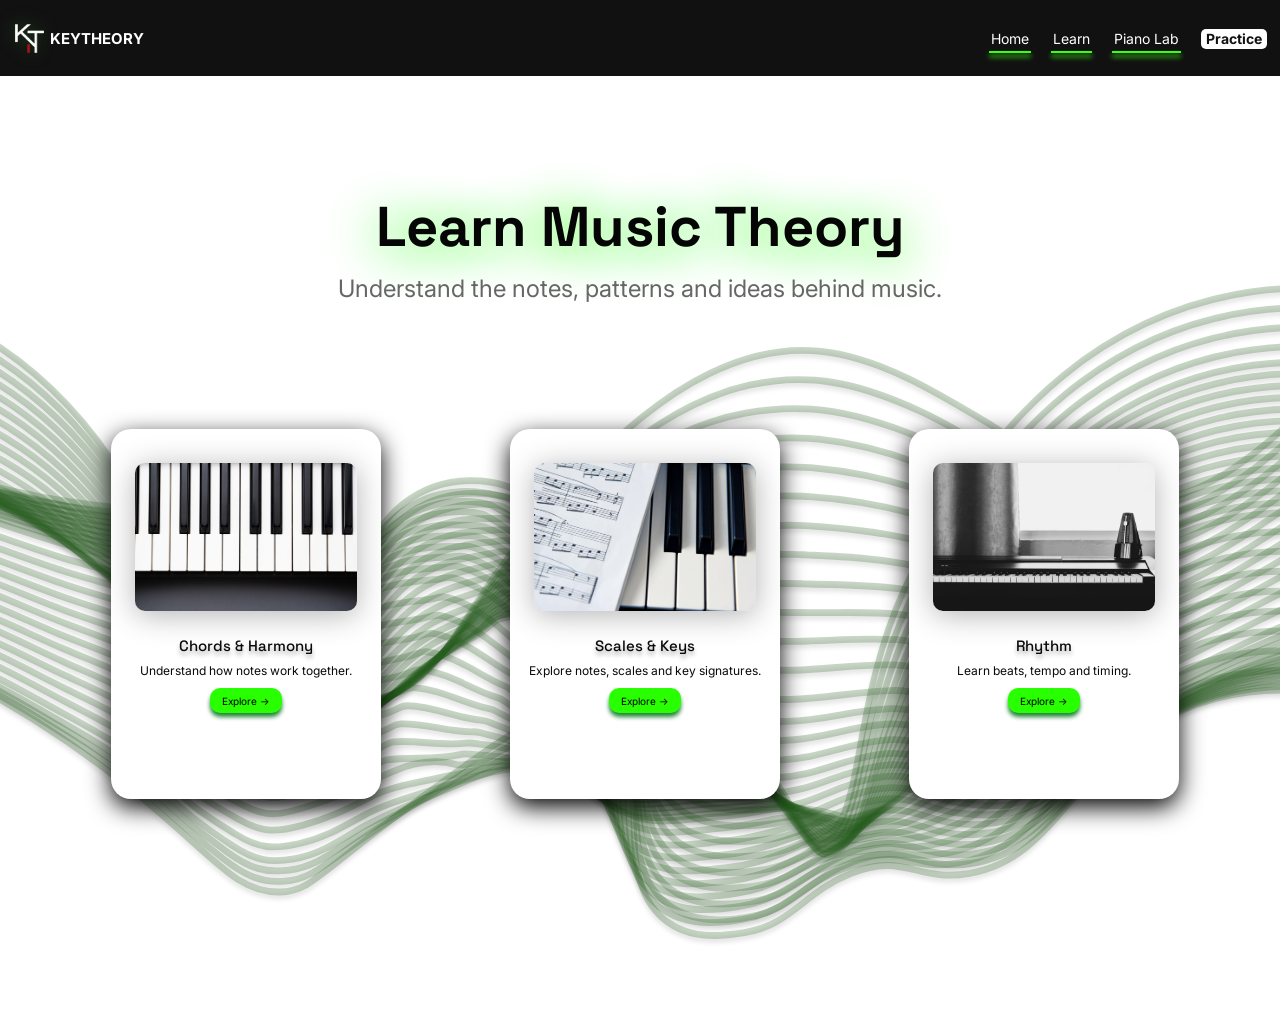
==== learn.html @ 9dedfa37 "keytheory" ====
<!doctype html>
<html lang="en">
  <head>
    <meta charset="utf-8" />
    <meta name="viewport" content="width=device-width, initial-scale=1" />
    <meta name="theme-color" content="#111111" />
    <title>Learn Music Theory | KeyTheory</title>
    <link rel="preconnect" href="https://fonts.googleapis.com" />
    <link rel="preconnect" href="https://fonts.gstatic.com" crossorigin />
    <link
      href="https://fonts.googleapis.com/css2?family=Inter:wght@400;700&family=Space+Grotesk:wght@500;700&display=swap"
      rel="stylesheet"
    />
    <link rel="stylesheet" href="style.css" />
    <script src="script.js" defer></script>
  </head>
  <body class="learn-page">
    <header class="site-header">
      <a class="brand" href="index.html#home" aria-label="KeyTheory home">
        <img class="brand-mark" src="assets/kt-logo.png" alt="" />
        <span>KEYTHEORY</span>
      </a>

      <nav class="main-nav" aria-label="Main navigation">
        <a class="nav-link" href="index.html#home">Home</a>
        <a class="nav-link is-current" href="learn.html" aria-current="page">Learn</a>
        <a class="nav-link" href="#piano-lab">Piano Lab</a>
        <a class="practice-link" href="#practice">Practice</a>
      </nav>
    </header>

    <main id="learn" class="learn-main">
      <img class="learn-wave" src="assets/green-wave.svg" alt="" />

      <header class="learn-intro">
        <h1>Learn Music Theory</h1>
        <p>Understand the notes, patterns and ideas behind music.</p>
      </header>

      <section class="topic-grid" aria-label="Music theory topics">
        <article class="topic-card">
          <img class="topic-image" src="assets/chords-piano.png" alt="Piano keyboard" />
          <h2>Chords &amp; Harmony</h2>
          <p>Understand how notes work together.</p>
          <a class="explore-link" href="#learn" aria-label="Explore Chords and Harmony">Explore <span aria-hidden="true">→</span></a>
        </article>

        <article class="topic-card">
          <img class="topic-image" src="assets/scales-piano.png" alt="Sheet music beside piano keys" />
          <h2>Scales &amp; Keys</h2>
          <p>Explore notes, scales and key signatures.</p>
          <a class="explore-link" href="#learn" aria-label="Explore Scales and Keys">Explore <span aria-hidden="true">→</span></a>
        </article>

        <article class="topic-card">
          <img class="topic-image" src="assets/rhythm-piano.png" alt="Piano and metronome" />
          <h2>Rhythm</h2>
          <p>Learn beats, tempo and timing.</p>
          <a class="explore-link" href="#learn" aria-label="Explore Rhythm">Explore <span aria-hidden="true">→</span></a>
        </article>
      </section>
    </main>
  </body>
</html>
---- style.css ----
:root {
  color-scheme: light;
  font-family: "Inter", sans-serif;
  font-synthesis: none;
  text-rendering: optimizeLegibility;
  -webkit-font-smoothing: antialiased;
  -moz-osx-font-smoothing: grayscale;
  --black: #111111;
  --green: #39ff14;
  --deep-green: #218739;
}

* {
  box-sizing: border-box;
}

html {
  min-width: 320px;
  scroll-behavior: smooth;
}

body {
  min-width: 320px;
  min-height: 100vh;
  margin: 0;
  color: #0a0a0a;
}

.site-header {
  position: relative;
  z-index: 2;
  display: flex;
  align-items: center;
  justify-content: space-between;
  height: 76px;
  padding: 0 13px;
  background: var(--black);
  color: #fff;
}

.brand {
  display: inline-flex;
  align-items: center;
  gap: 4px;
  color: inherit;
  font-size: 15px;
  font-weight: 700;
  text-decoration: none;
  white-space: nowrap;
}

.brand-mark {
  display: block;
  width: 33px;
  height: 33px;
  object-fit: cover;
  filter: drop-shadow(-1px -1px 8px rgba(34, 97, 31, 0.7));
}

.main-nav {
  display: flex;
  align-items: center;
  gap: 20px;
  height: 100%;
  padding-top: 1px;
}

.nav-link,
.practice-link {
  color: #fff;
  font-size: 14px;
  line-height: 1;
  text-decoration: none;
  white-space: nowrap;
}

.nav-link {
  position: relative;
  display: flex;
  align-items: center;
  height: 100%;
  padding: 0 2px;
}

.nav-link::after {
  position: absolute;
  right: 0;
  bottom: 23px;
  left: 0;
  height: 2px;
  background: var(--green);
  box-shadow: 0 4px 5px var(--green);
  content: "";
  transform: scaleX(0);
  transform-origin: left;
  transition: transform 160ms ease;
}

.nav-link:hover::after,
.nav-link:focus-visible::after,
.nav-link.is-current::after {
  transform: scaleX(1);
}

.practice-link {
  padding: 3px 5px;
  border-radius: 5px;
  background: #fff;
  color: #111;
  font-weight: 700;
}

.hero {
  position: relative;
  display: grid;
  min-height: 680px;
  height: calc(100svh - 76px);
  place-items: center;
  overflow: hidden;
  background-color: #f7f8f4;
  background-image: url("assets/hero.png");
  background-position: center;
  background-size: cover;
}

.learn-page {
  overflow-x: hidden;
}

.learn-page .site-header {
  overflow: visible;
}

.learn-main {
  position: relative;
  min-height: 948px;
  overflow: hidden;
  background: #fff;
  isolation: isolate;
}

.learn-wave {
  position: absolute;
  z-index: -1;
  top: 22%;
  left: -3%;
  display: block;
  width: 106%;
  height: 69%;
  object-fit: fill;
  filter: drop-shadow(0 4px 2px rgba(0, 0, 0, 0.38));
  pointer-events: none;
  animation: wave-arrive 900ms ease-out both;
}

.learn-intro {
  position: relative;
  z-index: 1;
  padding: 117px 24px 0;
  text-align: center;
}

.learn-intro h1 {
  margin: 0;
  color: #050505;
  font-family: "Space Grotesk", sans-serif;
  font-size: 56px;
  font-weight: 700;
  line-height: 1.2;
  text-shadow: 0 4px 49px #28ff00;
  animation: text-arrive 650ms cubic-bezier(0.2, 0.75, 0.3, 1) both;
}

.learn-intro p {
  margin: 12px 0 0;
  color: #666;
  font-size: 24px;
  font-weight: 400;
  line-height: 1.4;
  animation: text-arrive 650ms 100ms cubic-bezier(0.2, 0.75, 0.3, 1) both;
}

.topic-grid {
  position: relative;
  z-index: 1;
  display: grid;
  width: min(1068px, calc(100% - 48px));
  grid-template-columns: repeat(3, minmax(0, 270px));
  justify-content: space-between;
  gap: 36px;
  margin: 123px auto 0;
  transform: translateX(5px);
}

.topic-card {
  display: flex;
  min-height: 370px;
  flex-direction: column;
  align-items: center;
  padding: 33px 17px 24px;
  border: 1px solid rgba(255, 255, 255, 0.3);
  border-radius: 20px;
  background: #fff;
  box-shadow: 0 8px 24px #000;
  -webkit-backdrop-filter: blur(12px);
  backdrop-filter: blur(12px);
  text-align: center;
  animation: text-arrive 650ms cubic-bezier(0.2, 0.75, 0.3, 1) both;
  transition: transform 180ms ease, box-shadow 180ms ease;
}

.topic-card:nth-child(2) {
  animation-delay: 120ms;
}

.topic-card:nth-child(3) {
  animation-delay: 240ms;
}

.topic-card:hover {
  transform: translateY(-5px);
  box-shadow: 0 14px 28px rgba(0, 0, 0, 0.28);
}

.topic-image {
  display: block;
  width: 222px;
  max-width: 100%;
  height: 148px;
  flex: 0 0 auto;
  border-radius: 10px;
  box-shadow: 0 4px 30px rgba(0, 0, 0, 0.3);
  object-fit: cover;
  transition: transform 220ms ease;
}

.topic-card:hover .topic-image {
  transform: scale(1.025);
}

.topic-card h2 {
  margin: 25px 0 0;
  font-family: "Space Grotesk", sans-serif;
  font-size: 15px;
  font-weight: 500;
  line-height: 1.3;
  text-shadow: 0 4px 4px rgba(0, 0, 0, 0.3);
}

.topic-card p {
  margin: 8px 0 0;
  font-size: 12px;
  line-height: 1.4;
}

.explore-link {
  display: inline-flex;
  min-width: 72px;
  min-height: 25px;
  align-items: center;
  justify-content: center;
  gap: 3px;
  margin-top: 8px;
  padding: 0 8px;
  border-radius: 10px;
  background: #28ff00;
  box-shadow: 0 4px 4px #218739;
  color: #000;
  font-size: 10px;
  line-height: 1;
  text-decoration: none;
  transition: filter 160ms ease, transform 160ms ease;
}

.explore-link:hover {
  filter: brightness(1.06);
  transform: translateY(-2px);
}

.learn-page .nav-link::after {
  transform: scaleX(1);
}

@media (max-width: 900px) {
  .learn-main {
    min-height: calc(100svh - 64px);
    padding-bottom: 64px;
  }

  .learn-intro {
    padding-top: 88px;
  }

  .learn-intro h1 {
    font-size: clamp(40px, 7vw, 56px);
  }

  .learn-intro p {
    font-size: 20px;
  }

  .topic-grid {
    width: min(576px, calc(100% - 40px));
    grid-template-columns: minmax(0, 1fr);
    justify-items: center;
    gap: 28px;
    margin-top: 72px;
    transform: none;
  }

  .topic-card {
    width: min(100%, 370px);
  }

  .learn-wave {
    top: 220px;
    height: 70%;
  }
}

@media (max-width: 440px) {
  .learn-intro {
    padding: 72px 16px 0;
  }

  .learn-intro h1 {
    font-size: 38px;
  }

  .learn-intro p {
    font-size: 16px;
  }

  .topic-grid {
    width: calc(100% - 32px);
    margin-top: 56px;
  }
}

.hero-panel {
  position: relative;
  z-index: 1;
  display: flex;
  width: min(725px, calc(100% - 40px));
  min-height: 338px;
  flex-direction: column;
  align-items: center;
  justify-content: flex-start;
  padding: 30px 24px 28px;
  border: 1px solid rgba(255, 255, 255, 0.3);
  border-radius: 20px;
  background: rgba(255, 255, 255, 0.75);
  box-shadow: 0 8px 24px rgba(0, 0, 0, 0.25);
  -webkit-backdrop-filter: blur(12px);
  backdrop-filter: blur(12px);
  text-align: center;
  transform: translateY(-54px);
  animation: hero-arrive 750ms cubic-bezier(0.2, 0.75, 0.3, 1) both;
}

.eyebrow {
  margin: 0 0 12px;
  color: var(--deep-green);
  font-size: 18px;
  font-weight: 400;
  line-height: 28px;
  animation: text-arrive 600ms 100ms cubic-bezier(0.2, 0.75, 0.3, 1) both;
}

.hero-panel h1 {
  width: min(390px, 100%);
  margin: 0;
  font-family: "Space Grotesk", sans-serif;
  font-size: 56px;
  font-weight: 700;
  line-height: 1.16;
  text-shadow: 0 4px 24.8px rgba(0, 0, 0, 0.35);
  animation: text-arrive 600ms 180ms cubic-bezier(0.2, 0.75, 0.3, 1) both;
}

.hero-description {
  width: min(699px, calc(100% + 48px));
  margin: 12px 0 16px;
  color: #666;
  font-size: 18px;
  font-weight: 400;
  line-height: 28px;
  white-space: nowrap;
  animation: text-arrive 600ms 260ms cubic-bezier(0.2, 0.75, 0.3, 1) both;
}

.primary-action {
  display: inline-flex;
  min-width: 200px;
  min-height: 48px;
  align-items: center;
  justify-content: center;
  gap: 4px;
  padding: 0 18px;
  border-radius: 9px;
  background: var(--green);
  box-shadow: 0 4px 2px #1a4e10, inset 0 4px 4px rgba(0, 0, 0, 0.25);
  color: #111;
  font-family: "Space Grotesk", sans-serif;
  font-size: 16px;
  font-weight: 500;
  line-height: 28px;
  text-decoration: none;
  transition: filter 150ms ease, transform 150ms ease;
}

.primary-action:hover {
  filter: brightness(1.06);
  transform: translateY(-1px);
}

.primary-action span {
  display: inline-block;
  transition: transform 160ms ease;
}

.primary-action:hover span {
  transform: translate(2px, -2px);
}

@keyframes text-arrive {
  from {
    opacity: 0;
    translate: 0 14px;
  }

  to {
    opacity: 1;
    translate: 0 0;
  }
}

@keyframes hero-arrive {
  from {
    opacity: 0;
    translate: 0 18px;
  }

  to {
    opacity: 1;
    translate: 0 0;
  }
}

@keyframes wave-arrive {
  from {
    opacity: 0;
    translate: 0 12px;
  }

  to {
    opacity: 1;
    translate: 0 0;
  }
}

.primary-action:focus-visible,
.nav-link:focus-visible,
.practice-link:focus-visible,
.brand:focus-visible {
  outline: 2px solid var(--green);
  outline-offset: 4px;
}

@media (max-width: 700px) {
  .site-header {
    height: 64px;
    padding-inline: 10px;
  }

  .brand {
    gap: 0;
    font-size: 13px;
  }

  .brand-mark {
    width: 30px;
    height: 30px;
  }

  .main-nav {
    gap: clamp(9px, 2.8vw, 18px);
  }

  .nav-link,
  .practice-link {
    font-size: 12px;
  }

  .nav-link::after {
    bottom: 18px;
  }

  .hero {
    min-height: 600px;
    height: calc(100svh - 64px);
    background-position: 54% center;
  }

  .hero-panel {
    width: min(560px, calc(100% - 32px));
    min-height: 0;
    padding: 26px 20px;
    transform: none;
  }

  .eyebrow,
  .hero-description {
    font-size: 15px;
  }

  .hero-panel h1 {
    font-size: clamp(36px, 8vw, 48px);
  }

  .hero-description {
    width: 100%;
    margin: 12px 0 18px;
    white-space: normal;
  }
}

@media (max-width: 440px) {
  .brand > span {
    display: none;
  }

  .main-nav {
    gap: 12px;
  }

  .hero-panel h1 {
    font-size: 38px;
  }
}

@media (prefers-reduced-motion: reduce) {
  *,
  *::before,
  *::after {
    scroll-behavior: auto !important;
    animation-duration: 0.01ms !important;
    animation-iteration-count: 1 !important;
    transition-duration: 0.01ms !important;
  }
}
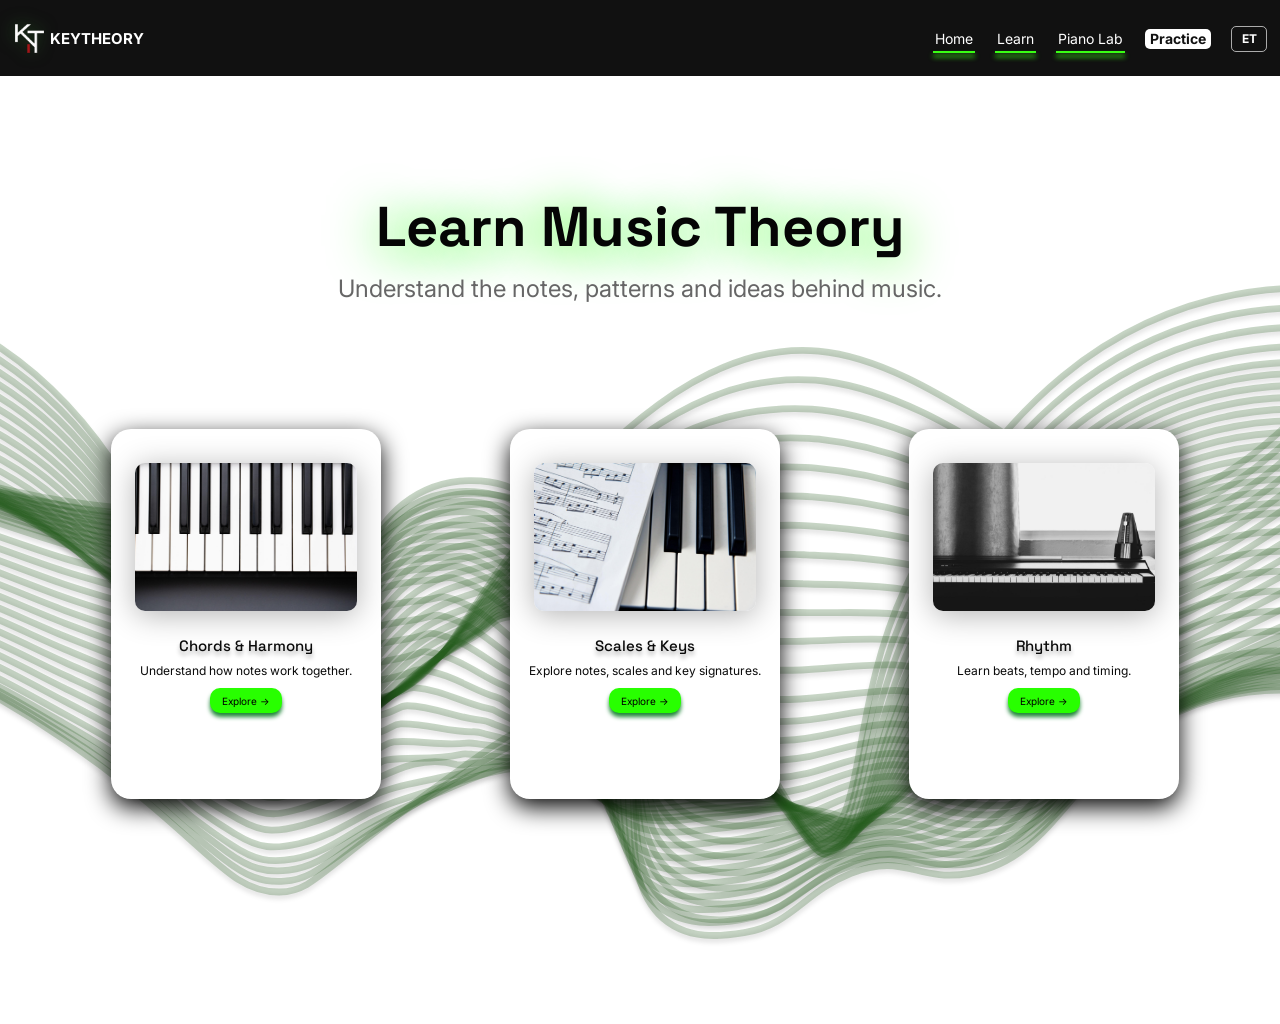
==== commit 0273f559: "Add English and Estonian language toggle" ====
--- a/learn.html
+++ b/learn.html
@@ -4,7 +4,7 @@
     <meta charset="utf-8" />
     <meta name="viewport" content="width=device-width, initial-scale=1" />
     <meta name="theme-color" content="#111111" />
-    <title>Learn Music Theory | KeyTheory</title>
+    <title data-en="Learn Music Theory | KeyTheory" data-et="Õpi muusikateooriat | KeyTheory">Learn Music Theory | KeyTheory</title>
     <link rel="preconnect" href="https://fonts.googleapis.com" />
     <link rel="preconnect" href="https://fonts.gstatic.com" crossorigin />
     <link
@@ -16,16 +16,17 @@
   </head>
   <body class="learn-page">
     <header class="site-header">
-      <a class="brand" href="index.html#home" aria-label="KeyTheory home">
+      <a class="brand" href="index.html#home" aria-label="KeyTheory home" data-en-aria-label="KeyTheory home" data-et-aria-label="KeyTheory avaleht">
         <img class="brand-mark" src="assets/kt-logo.png" alt="" />
         <span>KEYTHEORY</span>
       </a>
 
-      <nav class="main-nav" aria-label="Main navigation">
-        <a class="nav-link" href="index.html#home">Home</a>
-        <a class="nav-link is-current" href="learn.html" aria-current="page">Learn</a>
-        <a class="nav-link" href="#piano-lab">Piano Lab</a>
-        <a class="practice-link" href="#practice">Practice</a>
+      <nav class="main-nav" aria-label="Main navigation" data-en-aria-label="Main navigation" data-et-aria-label="Peamenüü">
+        <a class="nav-link" href="index.html#home" data-en="Home" data-et="Avaleht">Home</a>
+        <a class="nav-link is-current" href="learn.html" aria-current="page" data-en="Learn" data-et="Õpi">Learn</a>
+        <a class="nav-link" href="#piano-lab" data-en="Piano Lab" data-et="Klaverilabor">Piano Lab</a>
+        <a class="practice-link" href="#practice" data-en="Practice" data-et="Harjuta">Practice</a>
+        <button class="language-toggle" type="button" data-language-toggle aria-label="Switch language to Estonian" data-en-aria-label="Switch language to Estonian" data-et-aria-label="Vaheta keeleks inglise keel" aria-pressed="false">ET</button>
       </nav>
     </header>
 
@@ -33,30 +34,30 @@
       <img class="learn-wave" src="assets/green-wave.svg" alt="" />
 
       <header class="learn-intro">
-        <h1>Learn Music Theory</h1>
-        <p>Understand the notes, patterns and ideas behind music.</p>
+        <h1 data-en="Learn Music Theory" data-et="Õpi muusikateooriat">Learn Music Theory</h1>
+        <p data-en="Understand the notes, patterns and ideas behind music." data-et="Mõista noote, mustreid ja muusika põhimõtteid.">Understand the notes, patterns and ideas behind music.</p>
       </header>
 
-      <section class="topic-grid" aria-label="Music theory topics">
+      <section class="topic-grid" aria-label="Music theory topics" data-en-aria-label="Music theory topics" data-et-aria-label="Muusikateooria teemad">
         <article class="topic-card">
-          <img class="topic-image" src="assets/chords-piano.png" alt="Piano keyboard" />
-          <h2>Chords &amp; Harmony</h2>
-          <p>Understand how notes work together.</p>
-          <a class="explore-link" href="#learn" aria-label="Explore Chords and Harmony">Explore <span aria-hidden="true">→</span></a>
+          <img class="topic-image" src="assets/chords-piano.png" alt="Piano keyboard" data-en-alt="Piano keyboard" data-et-alt="Klaveriklaviatuur" />
+          <h2 data-en="Chords &amp; Harmony" data-et="Akordid ja harmoonia">Chords &amp; Harmony</h2>
+          <p data-en="Understand how notes work together." data-et="Mõista, kuidas noodid koos kõlavad.">Understand how notes work together.</p>
+          <a class="explore-link" href="#learn" aria-label="Explore Chords and Harmony" data-en-aria-label="Explore Chords and Harmony" data-et-aria-label="Tutvu akordide ja harmooniaga"><span data-en="Explore" data-et="Tutvu">Explore</span> <span aria-hidden="true">→</span></a>
         </article>
 
         <article class="topic-card">
-          <img class="topic-image" src="assets/scales-piano.png" alt="Sheet music beside piano keys" />
-          <h2>Scales &amp; Keys</h2>
-          <p>Explore notes, scales and key signatures.</p>
-          <a class="explore-link" href="#learn" aria-label="Explore Scales and Keys">Explore <span aria-hidden="true">→</span></a>
+          <img class="topic-image" src="assets/scales-piano.png" alt="Sheet music beside piano keys" data-en-alt="Sheet music beside piano keys" data-et-alt="Noodileht klahvide kõrval" />
+          <h2 data-en="Scales &amp; Keys" data-et="Heliredelid ja helistikud">Scales &amp; Keys</h2>
+          <p data-en="Explore notes, scales and key signatures." data-et="Avasta noote, heliredelid ja võtmemärke.">Explore notes, scales and key signatures.</p>
+          <a class="explore-link" href="#learn" aria-label="Explore Scales and Keys" data-en-aria-label="Explore Scales and Keys" data-et-aria-label="Tutvu heliredelite ja helistikega"><span data-en="Explore" data-et="Tutvu">Explore</span> <span aria-hidden="true">→</span></a>
         </article>
 
         <article class="topic-card">
-          <img class="topic-image" src="assets/rhythm-piano.png" alt="Piano and metronome" />
-          <h2>Rhythm</h2>
-          <p>Learn beats, tempo and timing.</p>
-          <a class="explore-link" href="#learn" aria-label="Explore Rhythm">Explore <span aria-hidden="true">→</span></a>
+          <img class="topic-image" src="assets/rhythm-piano.png" alt="Piano and metronome" data-en-alt="Piano and metronome" data-et-alt="Klaver ja metronoom" />
+          <h2 data-en="Rhythm" data-et="Rütm">Rhythm</h2>
+          <p data-en="Learn beats, tempo and timing." data-et="Õpi tundma lööke, tempot ja ajastust.">Learn beats, tempo and timing.</p>
+          <a class="explore-link" href="#learn" aria-label="Explore Rhythm" data-en-aria-label="Explore Rhythm" data-et-aria-label="Tutvu rütmiga"><span data-en="Explore" data-et="Tutvu">Explore</span> <span aria-hidden="true">→</span></a>
         </article>
       </section>
     </main>
--- a/style.css
+++ b/style.css
@@ -108,6 +108,25 @@
   background: #fff;
   color: #111;
   font-weight: 700;
+}
+
+.language-toggle {
+  min-width: 36px;
+  padding: 6px 7px;
+  border: 1px solid rgba(255, 255, 255, 0.65);
+  border-radius: 5px;
+  background: transparent;
+  color: #fff;
+  font: inherit;
+  font-size: 12px;
+  font-weight: 700;
+  line-height: 1;
+  cursor: pointer;
+}
+
+.language-toggle:hover {
+  border-color: var(--green);
+  color: var(--green);
 }
 
 .hero {
@@ -462,6 +481,7 @@
 .primary-action:focus-visible,
 .nav-link:focus-visible,
 .practice-link:focus-visible,
+.language-toggle:focus-visible,
 .brand:focus-visible {
   outline: 2px solid var(--green);
   outline-offset: 4px;
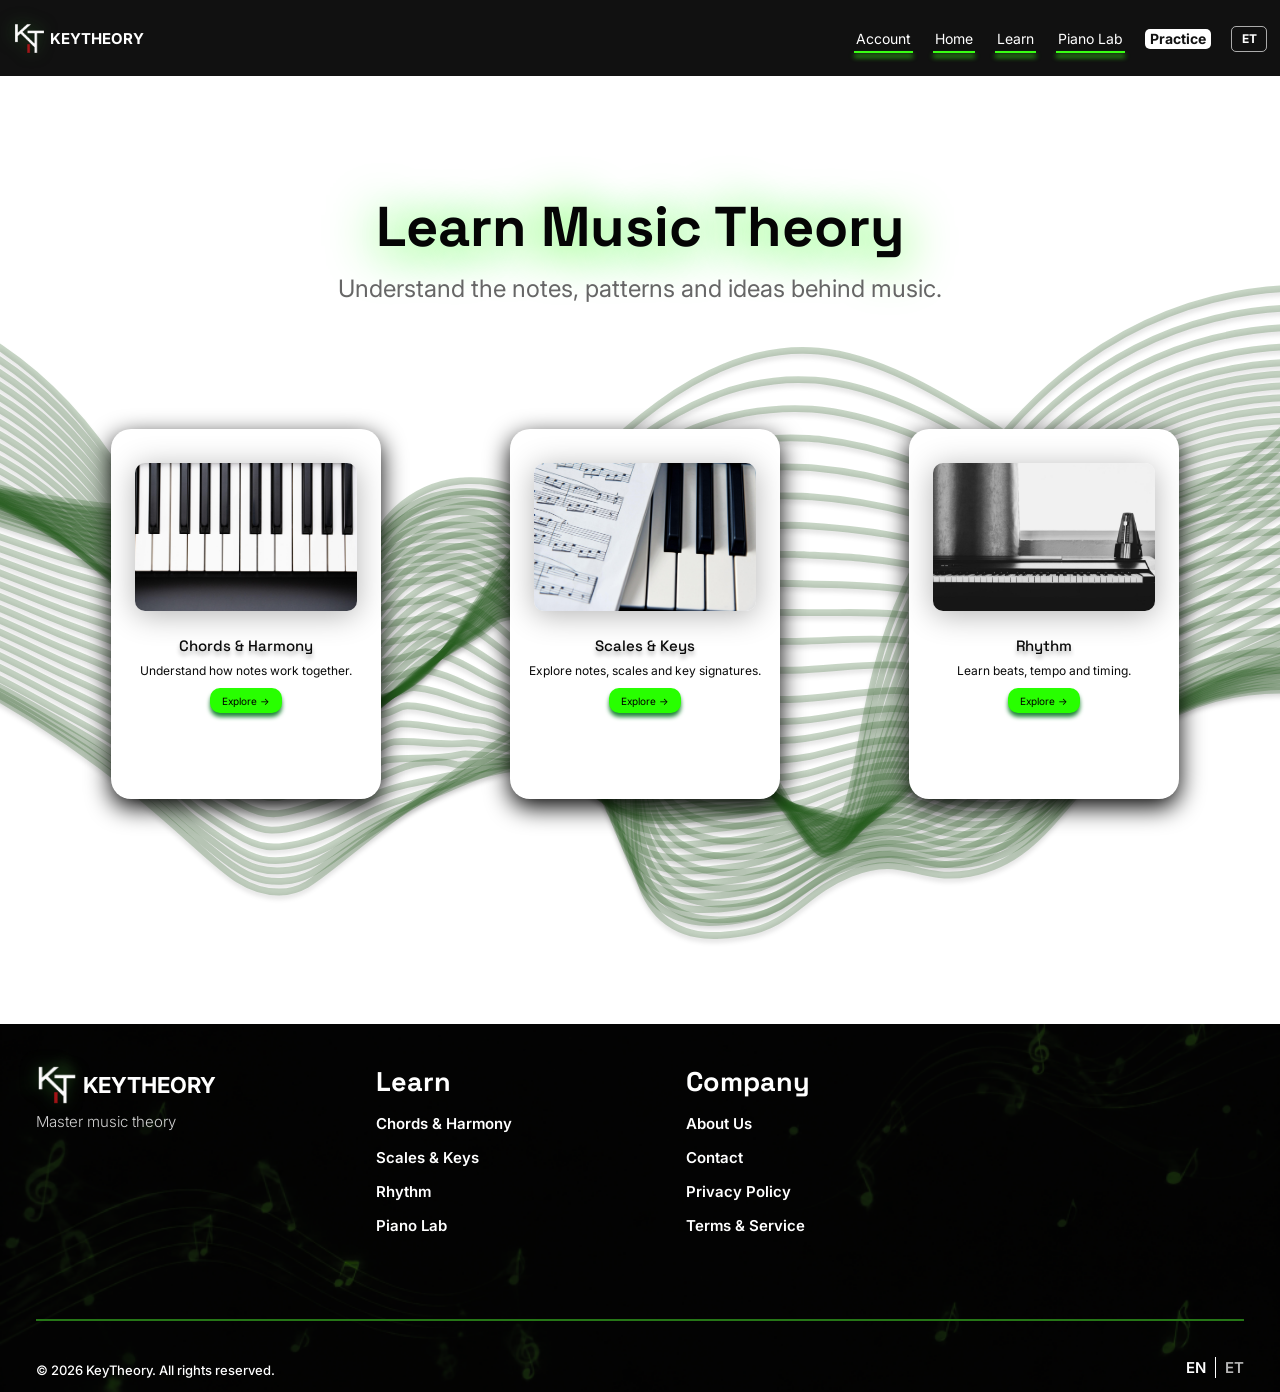
==== commit 08dd9021: "Add sign-up page and shared footer Co-authored-by: Copilot <223556219+Copilot@users.noreply.github.c" ====
--- a/learn.html
+++ b/learn.html
@@ -22,6 +22,7 @@
       </a>
 
       <nav class="main-nav" aria-label="Main navigation" data-en-aria-label="Main navigation" data-et-aria-label="Peamenüü">
+        <a class="nav-link" href="signup.html" data-en="Account" data-et="Konto">Account</a>
         <a class="nav-link" href="index.html#home" data-en="Home" data-et="Avaleht">Home</a>
         <a class="nav-link is-current" href="learn.html" aria-current="page" data-en="Learn" data-et="Õpi">Learn</a>
         <a class="nav-link" href="#piano-lab" data-en="Piano Lab" data-et="Klaverilabor">Piano Lab</a>
@@ -61,5 +62,41 @@
         </article>
       </section>
     </main>
+
+    <footer class="site-footer">
+      <div class="footer-content">
+        <div class="footer-brand">
+          <a class="footer-brand-link" href="index.html#home" aria-label="KeyTheory home">
+            <img src="assets/kt-logo.png" alt="" />
+            <span>KEYTHEORY</span>
+          </a>
+          <p data-en="Master music theory" data-et="Valda muusikateooriat">Master music theory</p>
+        </div>
+
+        <nav class="footer-column" aria-label="Learn" data-en-aria-label="Learn" data-et-aria-label="Õpi">
+          <h2 data-en="Learn" data-et="Õpi">Learn</h2>
+          <a href="#learn" data-en="Chords &amp; Harmony" data-et="Akordid ja harmoonia">Chords &amp; Harmony</a>
+          <a href="#learn" data-en="Scales &amp; Keys" data-et="Heliredelid ja helistikud">Scales &amp; Keys</a>
+          <a href="#learn" data-en="Rhythm" data-et="Rütm">Rhythm</a>
+          <a href="index.html#piano-lab" data-en="Piano Lab" data-et="Klaverilabor">Piano Lab</a>
+        </nav>
+
+        <nav class="footer-column" aria-label="Company" data-en-aria-label="Company" data-et-aria-label="Ettevõte">
+          <h2 data-en="Company" data-et="Ettevõte">Company</h2>
+          <a href="#about" data-en="About Us" data-et="Meist">About Us</a>
+          <a href="#contact" data-en="Contact" data-et="Kontakt">Contact</a>
+          <a href="#privacy" data-en="Privacy Policy" data-et="Privaatsuspoliitika">Privacy Policy</a>
+          <a href="#terms" data-en="Terms &amp; Service" data-et="Kasutustingimused">Terms &amp; Service</a>
+        </nav>
+      </div>
+      <div class="footer-bottom">
+        <p data-en="© 2026 KeyTheory. All rights reserved." data-et="© 2026 KeyTheory. Kõik õigused kaitstud.">© 2026 KeyTheory. All rights reserved.</p>
+        <div class="footer-languages" aria-label="Choose language" data-en-aria-label="Choose language" data-et-aria-label="Vali keel">
+          <button type="button" data-language-choice="en" aria-pressed="true">EN</button>
+          <span aria-hidden="true"></span>
+          <button type="button" data-language-choice="et" aria-pressed="false">ET</button>
+        </div>
+      </div>
+    </footer>
   </body>
 </html>
--- a/style.css
+++ b/style.css
@@ -133,7 +133,7 @@
   position: relative;
   display: grid;
   min-height: 680px;
-  height: calc(100svh - 76px);
+  height: 948px;
   place-items: center;
   overflow: hidden;
   background-color: #f7f8f4;
@@ -175,27 +175,32 @@
 .learn-intro {
   position: relative;
   z-index: 1;
+  min-width: 0;
   padding: 117px 24px 0;
   text-align: center;
 }
 
 .learn-intro h1 {
+  max-width: 100%;
   margin: 0;
   color: #050505;
   font-family: "Space Grotesk", sans-serif;
   font-size: 56px;
   font-weight: 700;
   line-height: 1.2;
+  overflow-wrap: anywhere;
   text-shadow: 0 4px 49px #28ff00;
   animation: text-arrive 650ms cubic-bezier(0.2, 0.75, 0.3, 1) both;
 }
 
 .learn-intro p {
+  max-width: 100%;
   margin: 12px 0 0;
   color: #666;
   font-size: 24px;
   font-weight: 400;
   line-height: 1.4;
+  overflow-wrap: anywhere;
   animation: text-arrive 650ms 100ms cubic-bezier(0.2, 0.75, 0.3, 1) both;
 }
 
@@ -214,6 +219,7 @@
 .topic-card {
   display: flex;
   min-height: 370px;
+  min-width: 0;
   flex-direction: column;
   align-items: center;
   padding: 33px 17px 24px;
@@ -258,18 +264,24 @@
 }
 
 .topic-card h2 {
+  width: 100%;
+  max-width: 100%;
   margin: 25px 0 0;
   font-family: "Space Grotesk", sans-serif;
   font-size: 15px;
   font-weight: 500;
   line-height: 1.3;
+  overflow-wrap: anywhere;
   text-shadow: 0 4px 4px rgba(0, 0, 0, 0.3);
 }
 
 .topic-card p {
+  width: 100%;
+  max-width: 100%;
   margin: 8px 0 0;
   font-size: 12px;
   line-height: 1.4;
+  overflow-wrap: anywhere;
 }
 
 .explore-link {
@@ -300,7 +312,7 @@
   transform: scaleX(1);
 }
 
-@media (max-width: 900px) {
+@media (max-width: 929px) {
   .learn-main {
     min-height: calc(100svh - 64px);
     padding-bottom: 64px;
@@ -343,7 +355,7 @@
   }
 
   .learn-intro h1 {
-    font-size: 38px;
+    font-size: clamp(32px, 10vw, 38px);
   }
 
   .learn-intro p {
@@ -387,24 +399,29 @@
 }
 
 .hero-panel h1 {
-  width: min(390px, 100%);
+  width: min(520px, 100%);
+  min-width: 0;
   margin: 0;
   font-family: "Space Grotesk", sans-serif;
   font-size: 56px;
   font-weight: 700;
   line-height: 1.16;
+  overflow-wrap: anywhere;
   text-shadow: 0 4px 24.8px rgba(0, 0, 0, 0.35);
   animation: text-arrive 600ms 180ms cubic-bezier(0.2, 0.75, 0.3, 1) both;
 }
 
 .hero-description {
-  width: min(699px, calc(100% + 48px));
+  width: min(100%, 699px);
+  max-width: 699px;
+  min-width: 0;
   margin: 12px 0 16px;
   color: #666;
   font-size: 18px;
   font-weight: 400;
   line-height: 28px;
-  white-space: nowrap;
+  overflow-wrap: anywhere;
+  white-space: normal;
   animation: text-arrive 600ms 260ms cubic-bezier(0.2, 0.75, 0.3, 1) both;
 }
 
@@ -442,6 +459,247 @@
   transform: translate(2px, -2px);
 }
 
+.site-footer {
+  min-height: 368px;
+  padding: 40px max(36px, calc((100% - 1336px) / 2)) 14px;
+  background: #050705 url("assets/site-footer.png") center / cover no-repeat;
+  color: #fff;
+}
+
+.footer-content {
+  display: grid;
+  grid-template-columns: 300px 270px 270px;
+  gap: 40px;
+  min-height: 200px;
+}
+
+.footer-brand-link {
+  display: inline-flex;
+  align-items: center;
+  gap: 5px;
+  color: #fff;
+  font-size: 22px;
+  font-weight: 700;
+  text-decoration: none;
+}
+
+.footer-brand-link img {
+  display: block;
+  width: 42px;
+  height: 42px;
+  object-fit: contain;
+  filter: drop-shadow(-1px -1px 8px rgba(34, 97, 31, 0.7));
+}
+
+.footer-brand > p {
+  margin: 2px 0 0;
+  color: rgba(255, 255, 255, 0.82);
+  font-size: 15px;
+  font-weight: 300;
+}
+
+.footer-column {
+  display: flex;
+  flex-direction: column;
+  align-items: flex-start;
+  gap: 15px;
+}
+
+.footer-column h2 {
+  margin: 0 0 0;
+  font-family: "Space Grotesk", sans-serif;
+  font-size: 27px;
+  line-height: 1.35;
+}
+
+.footer-column a {
+  color: #fff;
+  font-size: 15px;
+  font-weight: 600;
+  line-height: 1.25;
+  text-decoration: none;
+}
+
+.footer-column a:hover {
+  color: var(--green);
+}
+
+.footer-bottom {
+  display: flex;
+  min-height: 59px;
+  align-items: flex-end;
+  justify-content: space-between;
+  gap: 20px;
+  margin-top: 55px;
+  padding-top: 14px;
+  border-top: 2px solid #267617;
+}
+
+.footer-bottom > p {
+  margin: 0;
+  color: #fff;
+  font-size: 13px;
+  font-weight: 500;
+}
+
+.footer-languages {
+  display: inline-flex;
+  align-items: center;
+  gap: 9px;
+}
+
+.footer-languages button {
+  padding: 0;
+  border: 0;
+  background: transparent;
+  color: rgba(255, 255, 255, 0.72);
+  font: inherit;
+  font-size: 15px;
+  font-weight: 600;
+  cursor: pointer;
+}
+
+.footer-languages button[aria-pressed="true"],
+.footer-languages button:hover {
+  color: #fff;
+}
+
+.footer-languages span {
+  width: 1px;
+  height: 21px;
+  background: #fff;
+}
+
+.signup-main {
+  display: grid;
+  min-height: 948px;
+  place-items: center;
+  padding: 36px 20px;
+  background: #f7f8f4 url("assets/hero.png") center / cover no-repeat;
+}
+
+.signup-card {
+  width: min(438px, 100%);
+  min-height: 459px;
+  transform: translateY(-76px);
+  padding: 43px 44px 34px;
+  border: 1px solid rgba(255, 255, 255, 0.3);
+  border-radius: 20px;
+  background: rgba(255, 255, 255, 0.93);
+  box-shadow: 0 8px 24px rgba(0, 0, 0, 0.25);
+  -webkit-backdrop-filter: blur(12px);
+  backdrop-filter: blur(12px);
+}
+
+.signup-tabs {
+  display: flex;
+  align-items: center;
+  justify-content: center;
+  gap: 32px;
+  margin-bottom: 28px;
+}
+
+.signup-tab {
+  min-width: 80px;
+  padding: 0 0 7px;
+  border: 0;
+  border-bottom: 2px solid transparent;
+  background: transparent;
+  color: #666;
+  font: inherit;
+  font-size: 20px;
+  line-height: 1.4;
+  cursor: pointer;
+}
+
+.signup-tab.is-selected {
+  border-bottom-color: var(--green);
+  color: #111;
+  font-weight: 700;
+}
+
+.signup-form {
+  display: flex;
+  flex-direction: column;
+  gap: 12px;
+}
+
+.visually-hidden {
+  position: absolute;
+  width: 1px;
+  height: 1px;
+  overflow: hidden;
+  clip: rect(0, 0, 0, 0);
+  white-space: nowrap;
+  clip-path: inset(50%);
+}
+
+.signup-form input {
+  width: 100%;
+  height: 48px;
+  padding: 0 14px;
+  border: 0;
+  border-radius: 6px;
+  background: #fff;
+  box-shadow: inset 0 4px 6px rgba(0, 0, 0, 0.24), 0 2px 3px rgba(0, 0, 0, 0.15);
+  color: #111;
+  font: inherit;
+  font-size: 17px;
+}
+
+.signup-form input::placeholder {
+  color: #666;
+  opacity: 1;
+}
+
+.signup-submit,
+.google-signin {
+  display: flex;
+  width: 100%;
+  align-items: center;
+  justify-content: center;
+  border: 0;
+  border-radius: 6px;
+  font: inherit;
+  font-size: 17px;
+  cursor: pointer;
+}
+
+.signup-submit {
+  min-height: 55px;
+  margin-top: 5px;
+  background: #22a841;
+  box-shadow: inset 0 4px 4px rgba(0, 0, 0, 0.25);
+  color: #fff;
+}
+
+.signup-submit:hover {
+  background: #1c983a;
+}
+
+.google-signin {
+  min-height: 47px;
+  gap: 12px;
+  background: #fff;
+  box-shadow: 0 4px 4px rgba(0, 0, 0, 0.25), inset 0 4px 4px rgba(0, 0, 0, 0.1);
+  color: #111;
+}
+
+.google-signin img {
+  display: block;
+  width: 20px;
+  height: 20px;
+  object-fit: contain;
+}
+
+.signup-status {
+  min-height: 18px;
+  margin: 0;
+  color: #9b2020;
+  font-size: 12px;
+  text-align: center;
+}
+
 @keyframes text-arrive {
   from {
     opacity: 0;
@@ -551,11 +809,83 @@
   }
 
   .main-nav {
-    gap: 12px;
+    gap: 5px;
+  }
+
+  .nav-link,
+  .practice-link {
+    font-size: 10px;
+  }
+
+  .practice-link {
+    padding: 3px 4px;
+  }
+
+  .language-toggle {
+    min-width: 30px;
+    padding-inline: 5px;
   }
 
   .hero-panel h1 {
     font-size: 38px;
+  }
+
+  html[lang="et"] .hero-panel h1 {
+    font-size: clamp(32px, 9vw, 38px);
+  }
+}
+
+@media (max-width: 700px) {
+  .site-footer {
+    padding: 32px 20px 14px;
+    background-position: center;
+  }
+
+  .footer-content {
+    grid-template-columns: repeat(2, minmax(0, 1fr));
+    gap: 26px 18px;
+    min-height: 0;
+  }
+
+  .footer-brand {
+    grid-column: 1 / -1;
+  }
+
+  .footer-column {
+    gap: 12px;
+  }
+
+  .footer-column h2 {
+    font-size: 22px;
+  }
+
+  .footer-column a {
+    font-size: 13px;
+  }
+
+  .footer-bottom {
+    min-height: 54px;
+    margin-top: 28px;
+  }
+
+  .footer-bottom > p {
+    font-size: 11px;
+  }
+
+  .signup-main {
+    min-height: max(680px, calc(100svh - 64px));
+    padding: 28px 18px;
+    background-position: 54% center;
+  }
+
+  .signup-card {
+    min-height: 0;
+    padding: 38px 28px 24px;
+    transform: none;
+  }
+
+  .signup-tabs {
+    margin-bottom: 24px;
   }
 }
 
